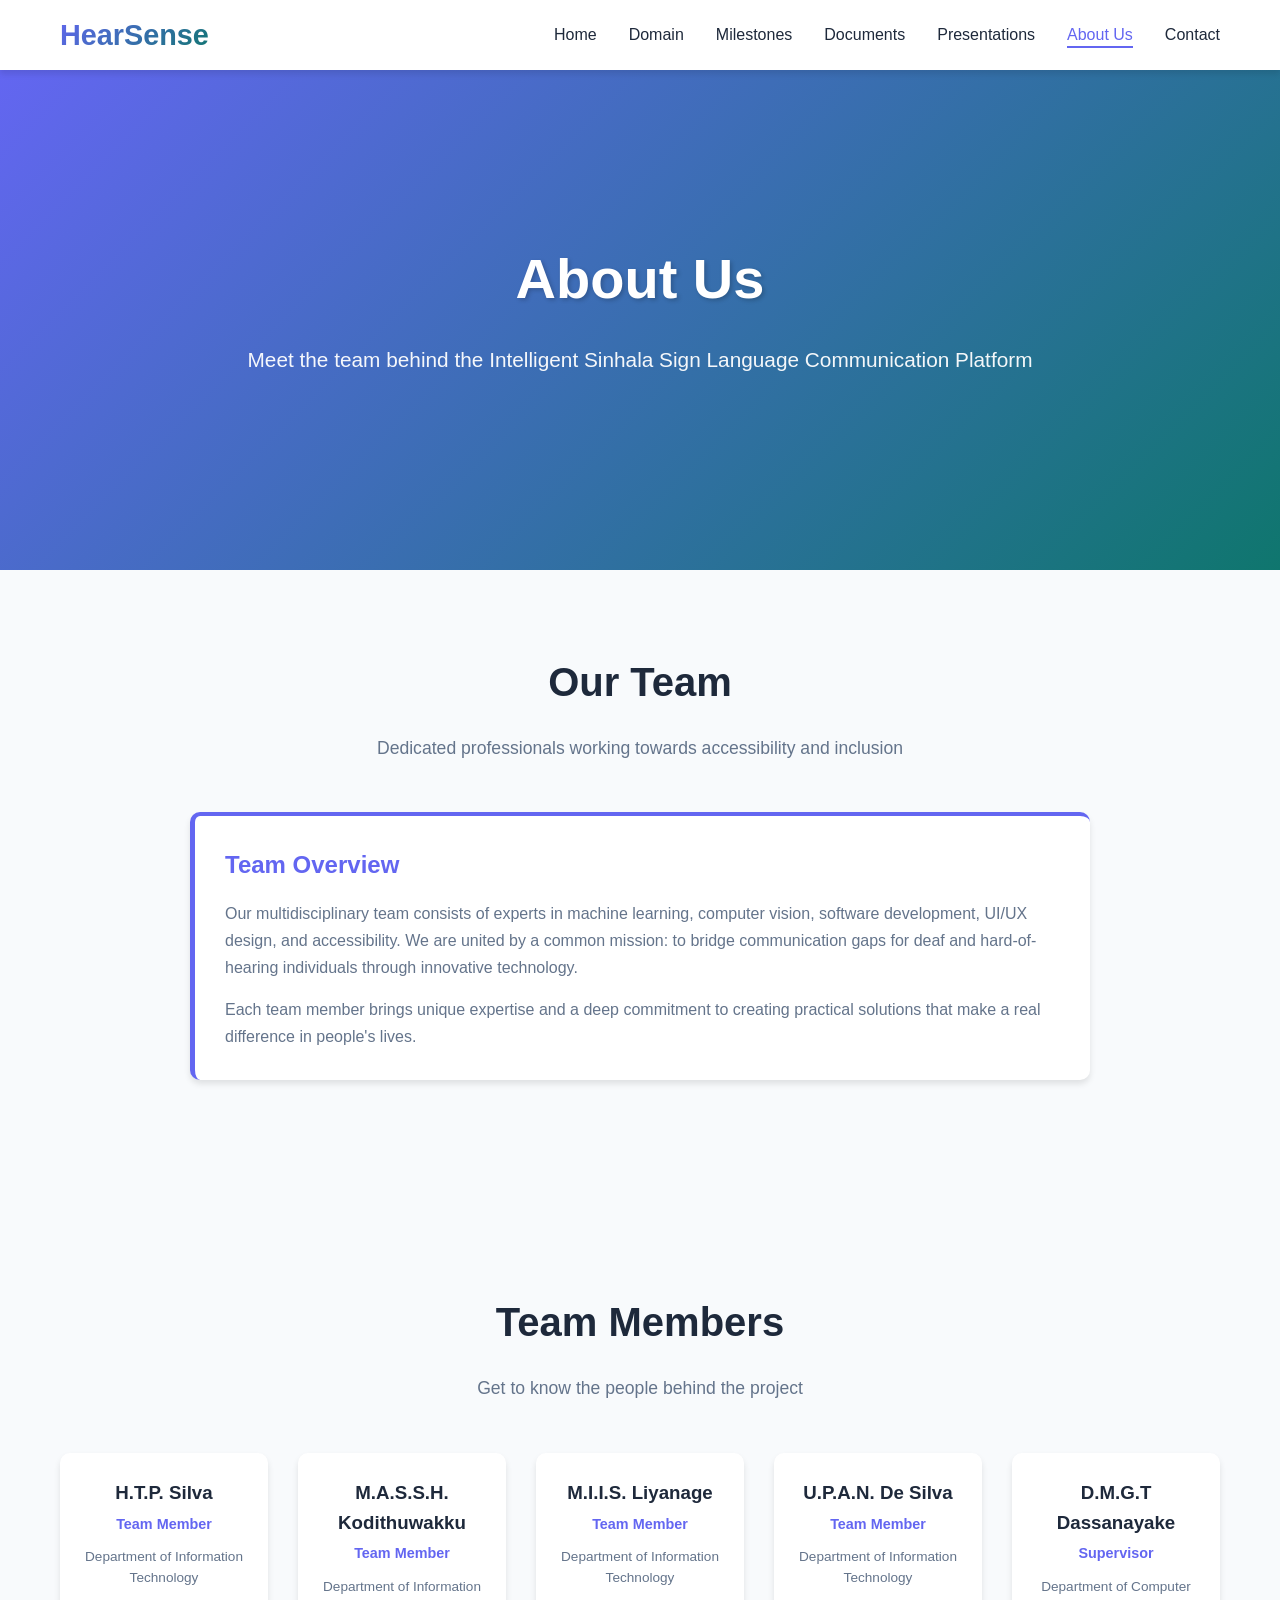
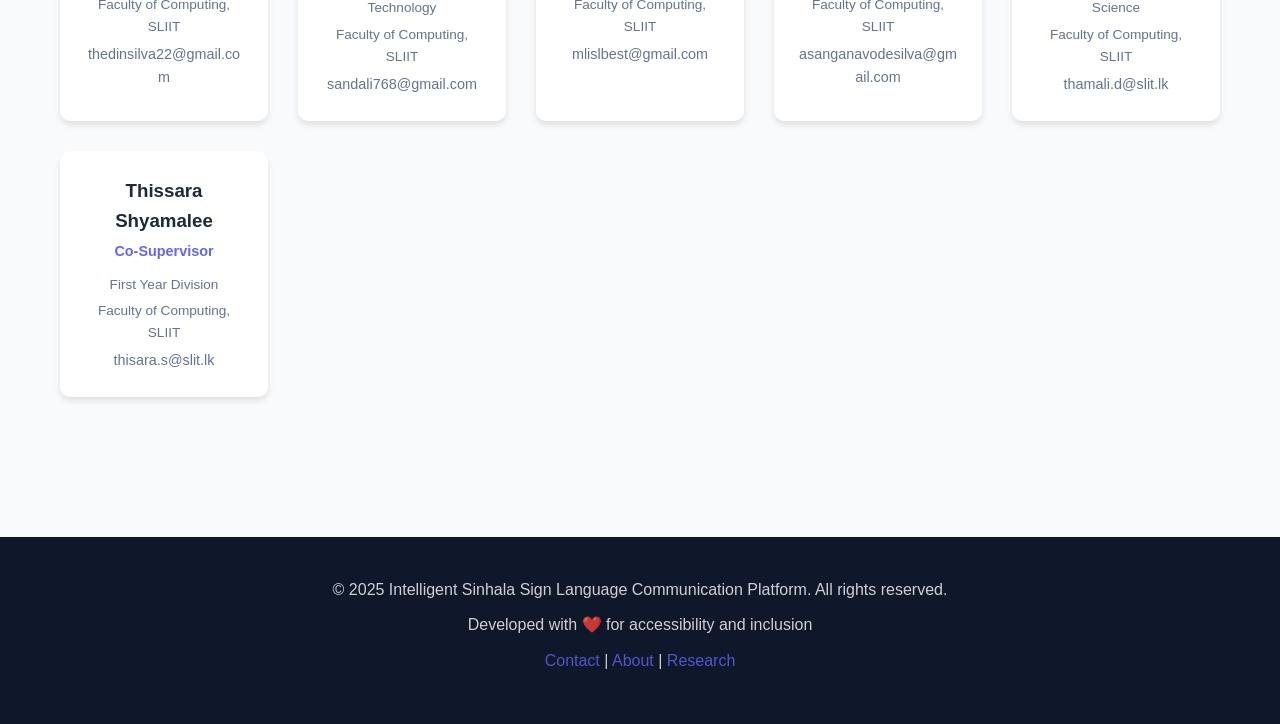
==== about.html @ 6fa2524b "Add responsive project website for Intelligent Sinhala Sign Language Communication Platform with all" ====
<!DOCTYPE html>
<html lang="en">
<head>
    <meta charset="UTF-8">
    <meta name="viewport" content="width=device-width, initial-scale=1.0">
    <title>About Us - Team Members</title>
    <link rel="stylesheet" href="css/styles.css">
</head>
<body>
    <!-- Navigation -->
    <nav>
        <div class="navbar">
            <a href="index.html" class="logo">HearSense</a>
            <div class="menu-toggle">
                <span></span>
                <span></span>
                <span></span>
            </div>
            <ul class="nav-links">
                <li><a href="index.html">Home</a></li>
                <li><a href="domain.html">Domain</a></li>
                <li><a href="milestones.html">Milestones</a></li>
                <li><a href="documents.html">Documents</a></li>
                <li><a href="presentations.html">Presentations</a></li>
                <li><a href="about.html">About Us</a></li>
                <li><a href="contact.html">Contact</a></li>
            </ul>
        </div>
    </nav>

    <!-- Hero Section -->
    <section class="hero">
        <div class="hero-content">
            <h1>About Us</h1>
            <p>Meet the team behind the Intelligent Sinhala Sign Language Communication Platform</p>
        </div>
    </section>

    <!-- Team Introduction -->
    <section>
        <div class="container">
            <h2 class="section-title">Our Team</h2>
            <p class="section-subtitle">Dedicated professionals working towards accessibility and inclusion</p>
            
            <div class="card" style="max-width: 900px; margin: 0 auto; margin-bottom: 50px; border-left: 5px solid #6366f1;">
                <h3 style="color: #6366f1;">Team Overview</h3>
                <p>Our multidisciplinary team consists of experts in machine learning, computer vision, software development, UI/UX design, and accessibility. We are united by a common mission: to bridge communication gaps for deaf and hard-of-hearing individuals through innovative technology.</p>
                <p style="margin-top: 15px;">Each team member brings unique expertise and a deep commitment to creating practical solutions that make a real difference in people's lives.</p>
            </div>
        </div>
    </section>

    <!-- Team Members -->
    <section class="alternate">
        <div class="container">
            <h2 class="section-title">Team Members</h2>
            <p class="section-subtitle">Get to know the people behind the project</p>
            
            <div class="team-grid">
                <!-- Team Member 1 -->
                <div class="team-member">
                    <h3>H.T.P. Silva</h3>
                    <p class="role">Team Member</p>
                    <p class="department">Department of Information Technology</p>
                    <p class="department">Faculty of Computing, SLIIT</p>
                    <p class="email">thedinsilva22@gmail.com</p>
                </div>

                <!-- Team Member 2 -->
                <div class="team-member">
                    <h3>M.A.S.S.H. Kodithuwakku</h3>
                    <p class="role">Team Member</p>
                    <p class="department">Department of Information Technology</p>
                    <p class="department">Faculty of Computing, SLIIT</p>
                    <p class="email">sandali768@gmail.com</p>
                </div>

                <!-- Team Member 3 -->
                <div class="team-member">
                    <h3>M.I.I.S. Liyanage</h3>
                    <p class="role">Team Member</p>
                    <p class="department">Department of Information Technology</p>
                    <p class="department">Faculty of Computing, SLIIT</p>
                    <p class="email">mlislbest@gmail.com</p>
                </div>

                <!-- Team Member 4 -->
                <div class="team-member">
                    <h3>U.P.A.N. De Silva</h3>
                    <p class="role">Team Member</p>
                    <p class="department">Department of Information Technology</p>
                    <p class="department">Faculty of Computing, SLIIT</p>
                    <p class="email">asanganavodesilva@gmail.com</p>
                </div>

                <!-- Team Member 5 - Supervisor -->
                <div class="team-member">
                    <h3>D.M.G.T Dassanayake</h3>
                    <p class="role">Supervisor</p>
                    <p class="department">Department of Computer Science</p>
                    <p class="department">Faculty of Computing, SLIIT</p>
                    <p class="email">thamali.d@slit.lk</p>
                </div>

                <!-- Team Member 6 - Co-Supervisor -->
                <div class="team-member">
                    <h3>Thissara Shyamalee</h3>
                    <p class="role">Co-Supervisor</p>
                    <p class="department">First Year Division</p>
                    <p class="department">Faculty of Computing, SLIIT</p>
                    <p class="email">thisara.s@slit.lk</p>
                </div>
            </div>
        </div>
    </section>



    <!-- Footer -->
    <footer>
        <div class="footer-content">
            <p>&copy; 2025 Intelligent Sinhala Sign Language Communication Platform. All rights reserved.</p>
            <p>Developed with ❤️ for accessibility and inclusion</p>
            <p>
                <a href="contact.html">Contact</a> | 
                <a href="about.html">About</a> | 
                <a href="domain.html">Research</a>
            </p>
        </div>
    </footer>

    <script src="js/main.js"></script>
</body>
</html>
---- css/styles.css ----
* {
    margin: 0;
    padding: 0;
    box-sizing: border-box;
}

:root {
    --primary-color: #6366f1;
    --secondary-color: #0f766e;
    --accent-color: #f97316;
    --dark-bg: #0f172a;
    --light-bg: #f8fafc;
    --text-dark: #1e293b;
    --text-light: #64748b;
    --border-color: #e2e8f0;
    --success-color: #10b981;
    --shadow: 0 4px 6px rgba(0, 0, 0, 0.1);
    --shadow-lg: 0 10px 25px rgba(0, 0, 0, 0.15);
}

body {
    font-family: 'Segoe UI', Tahoma, Geneva, Verdana, sans-serif;
    line-height: 1.6;
    color: var(--text-dark);
    background-color: var(--light-bg);
}

/* Navigation Bar */
nav {
    background: white;
    box-shadow: var(--shadow);
    position: sticky;
    top: 0;
    z-index: 1000;
    transition: all 0.3s ease;
}

.navbar {
    max-width: 1200px;
    margin: 0 auto;
    padding: 0 20px;
    display: flex;
    justify-content: space-between;
    align-items: center;
    height: 70px;
}

.logo {
    font-size: 1.8rem;
    font-weight: 700;
    background: linear-gradient(135deg, var(--primary-color), var(--secondary-color));
    -webkit-background-clip: text;
    -webkit-text-fill-color: transparent;
    background-clip: text;
    text-decoration: none;
}

.nav-links {
    display: flex;
    list-style: none;
    gap: 2rem;
    align-items: center;
}

.nav-links a {
    text-decoration: none;
    color: var(--text-dark);
    font-weight: 500;
    transition: color 0.3s ease;
    position: relative;
}

.nav-links a:hover {
    color: var(--primary-color);
}

.nav-links a::after {
    content: '';
    position: absolute;
    bottom: -5px;
    left: 0;
    width: 0;
    height: 2px;
    background: var(--primary-color);
    transition: width 0.3s ease;
}

.nav-links a:hover::after {
    width: 100%;
}

.nav-links a.active {
    color: var(--primary-color);
}

.nav-links a.active::after {
    width: 100%;
}

/* Mobile Menu */
.menu-toggle {
    display: none;
    flex-direction: column;
    cursor: pointer;
    gap: 5px;
}

.menu-toggle span {
    width: 25px;
    height: 3px;
    background: var(--text-dark);
    border-radius: 2px;
    transition: all 0.3s ease;
}

/* Hero Section */
.hero {
    background: linear-gradient(135deg, var(--primary-color), var(--secondary-color));
    color: white;
    padding: 100px 20px;
    text-align: center;
    min-height: 500px;
    display: flex;
    align-items: center;
    justify-content: center;
}

.hero-content {
    max-width: 800px;
    animation: fadeInUp 0.8s ease;
}

.hero h1 {
    font-size: 3.5rem;
    margin-bottom: 20px;
    font-weight: 800;
    text-shadow: 2px 2px 4px rgba(0, 0, 0, 0.2);
}

.hero p {
    font-size: 1.3rem;
    margin-bottom: 30px;
    opacity: 0.95;
}

.btn {
    display: inline-block;
    padding: 12px 30px;
    background: var(--accent-color);
    color: white;
    text-decoration: none;
    border: none;
    border-radius: 50px;
    cursor: pointer;
    font-size: 1rem;
    font-weight: 600;
    transition: all 0.3s ease;
    text-align: center;
    margin: 10px;
}

.btn:hover {
    transform: translateY(-2px);
    box-shadow: 0 6px 20px rgba(249, 115, 22, 0.4);
}

.btn-primary {
    background: var(--primary-color);
}

.btn-primary:hover {
    background: #4f46e5;
}

.btn-secondary {
    background: transparent;
    border: 2px solid white;
}

.btn-secondary:hover {
    background: white;
    color: var(--primary-color);
}

/* Container */
.container {
    max-width: 1200px;
    margin: 0 auto;
    padding: 0 20px;
}

/* Sections */
section {
    padding: 80px 20px;
}

section.alternate {
    background: var(--light-bg);
}

.section-title {
    text-align: center;
    font-size: 2.5rem;
    margin-bottom: 20px;
    color: var(--text-dark);
    font-weight: 800;
}

.section-subtitle {
    text-align: center;
    color: var(--text-light);
    font-size: 1.1rem;
    margin-bottom: 50px;
}

/* Cards */
.cards-grid {
    display: grid;
    grid-template-columns: repeat(auto-fit, minmax(280px, 1fr));
    gap: 30px;
    margin-top: 40px;
}

.card {
    background: white;
    border-radius: 10px;
    padding: 30px;
    box-shadow: var(--shadow);
    transition: all 0.3s ease;
    border-top: 4px solid var(--primary-color);
}

.card:hover {
    transform: translateY(-5px);
    box-shadow: var(--shadow-lg);
}

.card h3 {
    color: var(--primary-color);
    margin-bottom: 15px;
    font-size: 1.5rem;
}

.card p {
    color: var(--text-light);
    line-height: 1.7;
}

.card ul {
    list-style: none;
    margin-top: 15px;
}

.card ul li {
    padding: 8px 0;
    color: var(--text-light);
}

.card ul li:before {
    content: "✓ ";
    color: var(--success-color);
    font-weight: bold;
    margin-right: 8px;
}

/* Timeline */
.timeline {
    position: relative;
    padding: 20px 0;
}

.timeline-item {
    margin-bottom: 40px;
    padding-left: 50px;
    position: relative;
}

.timeline-item:before {
    content: '';
    position: absolute;
    left: 0;
    top: 0;
    width: 30px;
    height: 30px;
    background: var(--primary-color);
    border-radius: 50%;
    border: 3px solid white;
    box-shadow: 0 0 0 3px var(--primary-color);
}

.timeline-item:last-child:after {
    content: none;
}

.timeline-item.completed:before {
    background: var(--success-color);
    box-shadow: 0 0 0 3px var(--success-color);
}

.timeline-item h4 {
    color: var(--text-dark);
    font-size: 1.2rem;
    margin-bottom: 5px;
}

.timeline-item .date {
    color: var(--text-light);
    font-size: 0.9rem;
    margin-bottom: 8px;
}

.timeline-item p {
    color: var(--text-light);
}

/* Dropdown */
.dropdown {
    position: relative;
    display: inline-block;
    width: 100%;
}

.dropdown-btn {
    background-color: var(--primary-color);
    color: white;
    padding: 15px 20px;
    font-size: 1rem;
    border: none;
    cursor: pointer;
    width: 100%;
    border-radius: 5px;
    transition: background-color 0.3s ease;
    display: flex;
    justify-content: space-between;
    align-items: center;
}

.dropdown-btn:hover {
    background-color: #4f46e5;
}

.dropdown-content {
    display: none;
    position: absolute;
    background-color: white;
    min-width: 100%;
    box-shadow: var(--shadow-lg);
    z-index: 1;
    border-radius: 5px;
    margin-top: 10px;
    overflow: hidden;
}

.dropdown-content.show {
    display: block;
    animation: slideDown 0.3s ease;
}

.dropdown-content a {
    color: var(--text-dark);
    padding: 15px 20px;
    text-decoration: none;
    display: block;
    transition: all 0.3s ease;
}

.dropdown-content a:hover {
    background-color: var(--light-bg);
    padding-left: 30px;
}

/* Forms */
.form-group {
    margin-bottom: 20px;
}

.form-group label {
    display: block;
    margin-bottom: 8px;
    color: var(--text-dark);
    font-weight: 600;
}

.form-group input,
.form-group textarea {
    width: 100%;
    padding: 12px 15px;
    border: 1px solid var(--border-color);
    border-radius: 5px;
    font-family: inherit;
    font-size: 1rem;
    transition: border-color 0.3s ease;
}

.form-group input:focus,
.form-group textarea:focus {
    outline: none;
    border-color: var(--primary-color);
    box-shadow: 0 0 0 3px rgba(99, 102, 241, 0.1);
}

.form-group textarea {
    resize: vertical;
    min-height: 150px;
}

/* Contact Info */
.contact-info {
    display: grid;
    grid-template-columns: repeat(auto-fit, minmax(250px, 1fr));
    gap: 30px;
    margin-bottom: 40px;
}

.contact-item {
    background: white;
    padding: 25px;
    border-radius: 10px;
    box-shadow: var(--shadow);
    text-align: center;
}

.contact-item h3 {
    color: var(--primary-color);
    margin-bottom: 10px;
}

.contact-item p {
    color: var(--text-light);
}

.contact-item a {
    color: var(--primary-color);
    text-decoration: none;
    font-weight: 600;
}

/* Team Members */
.team-grid {
    display: grid;
    grid-template-columns: repeat(auto-fit, minmax(200px, 1fr));
    gap: 30px;
    margin-top: 40px;
}

.team-member {
    text-align: center;
    background: white;
    padding: 25px;
    border-radius: 10px;
    box-shadow: var(--shadow);
    transition: all 0.3s ease;
}

.team-member:hover {
    transform: translateY(-5px);
    box-shadow: var(--shadow-lg);
}

.team-member-avatar {
    width: 120px;
    height: 120px;
    background: linear-gradient(135deg, var(--primary-color), var(--secondary-color));
    border-radius: 50%;
    margin: 0 auto 15px;
    display: flex;
    align-items: center;
    justify-content: center;
    font-size: 3rem;
    color: white;
    overflow: hidden;
}

.team-member-avatar img {
    width: 100%;
    height: 100%;
    object-fit: cover;
    border-radius: 50%;
}

.team-member h3 {
    color: var(--text-dark);
    margin-bottom: 5px;
}

.team-member .role {
    color: var(--primary-color);
    font-size: 0.9rem;
    font-weight: 600;
    margin-bottom: 10px;
}

.team-member .department {
    color: var(--text-light);
    font-size: 0.85rem;
    margin-bottom: 5px;
}

.team-member .email {
    color: var(--text-light);
    font-size: 0.9rem;
    word-break: break-all;
}

/* Footer */
footer {
    background: var(--dark-bg);
    color: white;
    padding: 40px 20px;
    text-align: center;
    margin-top: 60px;
}

.footer-content {
    max-width: 1200px;
    margin: 0 auto;
}

footer p {
    margin-bottom: 10px;
    opacity: 0.8;
}

footer a {
    color: var(--primary-color);
    text-decoration: none;
}

footer a:hover {
    text-decoration: underline;
}

/* Document/Presentation List */
.file-list {
    list-style: none;
}

.file-item {
    background: white;
    padding: 20px;
    margin-bottom: 15px;
    border-radius: 8px;
    box-shadow: var(--shadow);
    display: flex;
    justify-content: space-between;
    align-items: center;
    transition: all 0.3s ease;
}

.file-item:hover {
    transform: translateX(5px);
    box-shadow: var(--shadow-lg);
}

.file-info h4 {
    margin-bottom: 5px;
    color: var(--text-dark);
}

.file-info p {
    color: var(--text-light);
    font-size: 0.9rem;
}

.file-actions {
    display: flex;
    gap: 10px;
}

.file-actions a,
.file-actions button {
    padding: 8px 15px;
    border-radius: 5px;
    text-decoration: none;
    font-size: 0.9rem;
    border: none;
    cursor: pointer;
    transition: all 0.3s ease;
}

.btn-download {
    background: var(--success-color);
    color: white;
}

.btn-download:hover {
    background: #059669;
}

.btn-view {
    background: var(--primary-color);
    color: white;
}

.btn-view:hover {
    background: #4f46e5;
}

/* Animations */
@keyframes fadeInUp {
    from {
        opacity: 0;
        transform: translateY(30px);
    }
    to {
        opacity: 1;
        transform: translateY(0);
    }
}

@keyframes slideDown {
    from {
        opacity: 0;
        transform: translateY(-10px);
    }
    to {
        opacity: 1;
        transform: translateY(0);
    }
}

@keyframes pulse {
    0%, 100% {
        opacity: 1;
    }
    50% {
        opacity: 0.7;
    }
}

.pulse {
    animation: pulse 2s infinite;
}

/* Responsive Design */
@media (max-width: 768px) {
    .nav-links {
        gap: 1rem;
    }

    .nav-links a {
        font-size: 0.9rem;
    }

    .hero h1 {
        font-size: 2rem;
    }

    .hero p {
        font-size: 1rem;
    }

    .section-title {
        font-size: 2rem;
    }

    .cards-grid {
        grid-template-columns: 1fr;
    }

    section {
        padding: 50px 20px;
    }

    .file-item {
        flex-direction: column;
        align-items: flex-start;
    }

    .file-actions {
        width: 100%;
        margin-top: 15px;
    }

    .file-actions a,
    .file-actions button {
        flex: 1;
        text-align: center;
    }

    .team-grid {
        grid-template-columns: repeat(auto-fit, minmax(150px, 1fr));
    }
}

@media (max-width: 600px) {
    .nav-links {
        gap: 0.5rem;
    }

    .nav-links a {
        font-size: 0.8rem;
    }

    .menu-toggle {
        display: flex;
    }

    .nav-links {
        display: none;
        position: absolute;
        top: 70px;
        left: 0;
        right: 0;
        background: white;
        flex-direction: column;
        gap: 0;
        box-shadow: var(--shadow-lg);
        border-radius: 0 0 10px 10px;
    }

    .nav-links.mobile-active {
        display: flex;
    }

    .nav-links a {
        padding: 15px 20px;
        border-bottom: 1px solid var(--border-color);
    }

    .hero h1 {
        font-size: 1.5rem;
    }

    .hero p {
        font-size: 0.9rem;
    }

    .btn {
        padding: 10px 20px;
        font-size: 0.9rem;
    }

    .section-title {
        font-size: 1.5rem;
    }

    .timeline-item {
        padding-left: 40px;
    }

    .dropdown-content {
        min-width: 200px;
    }
}
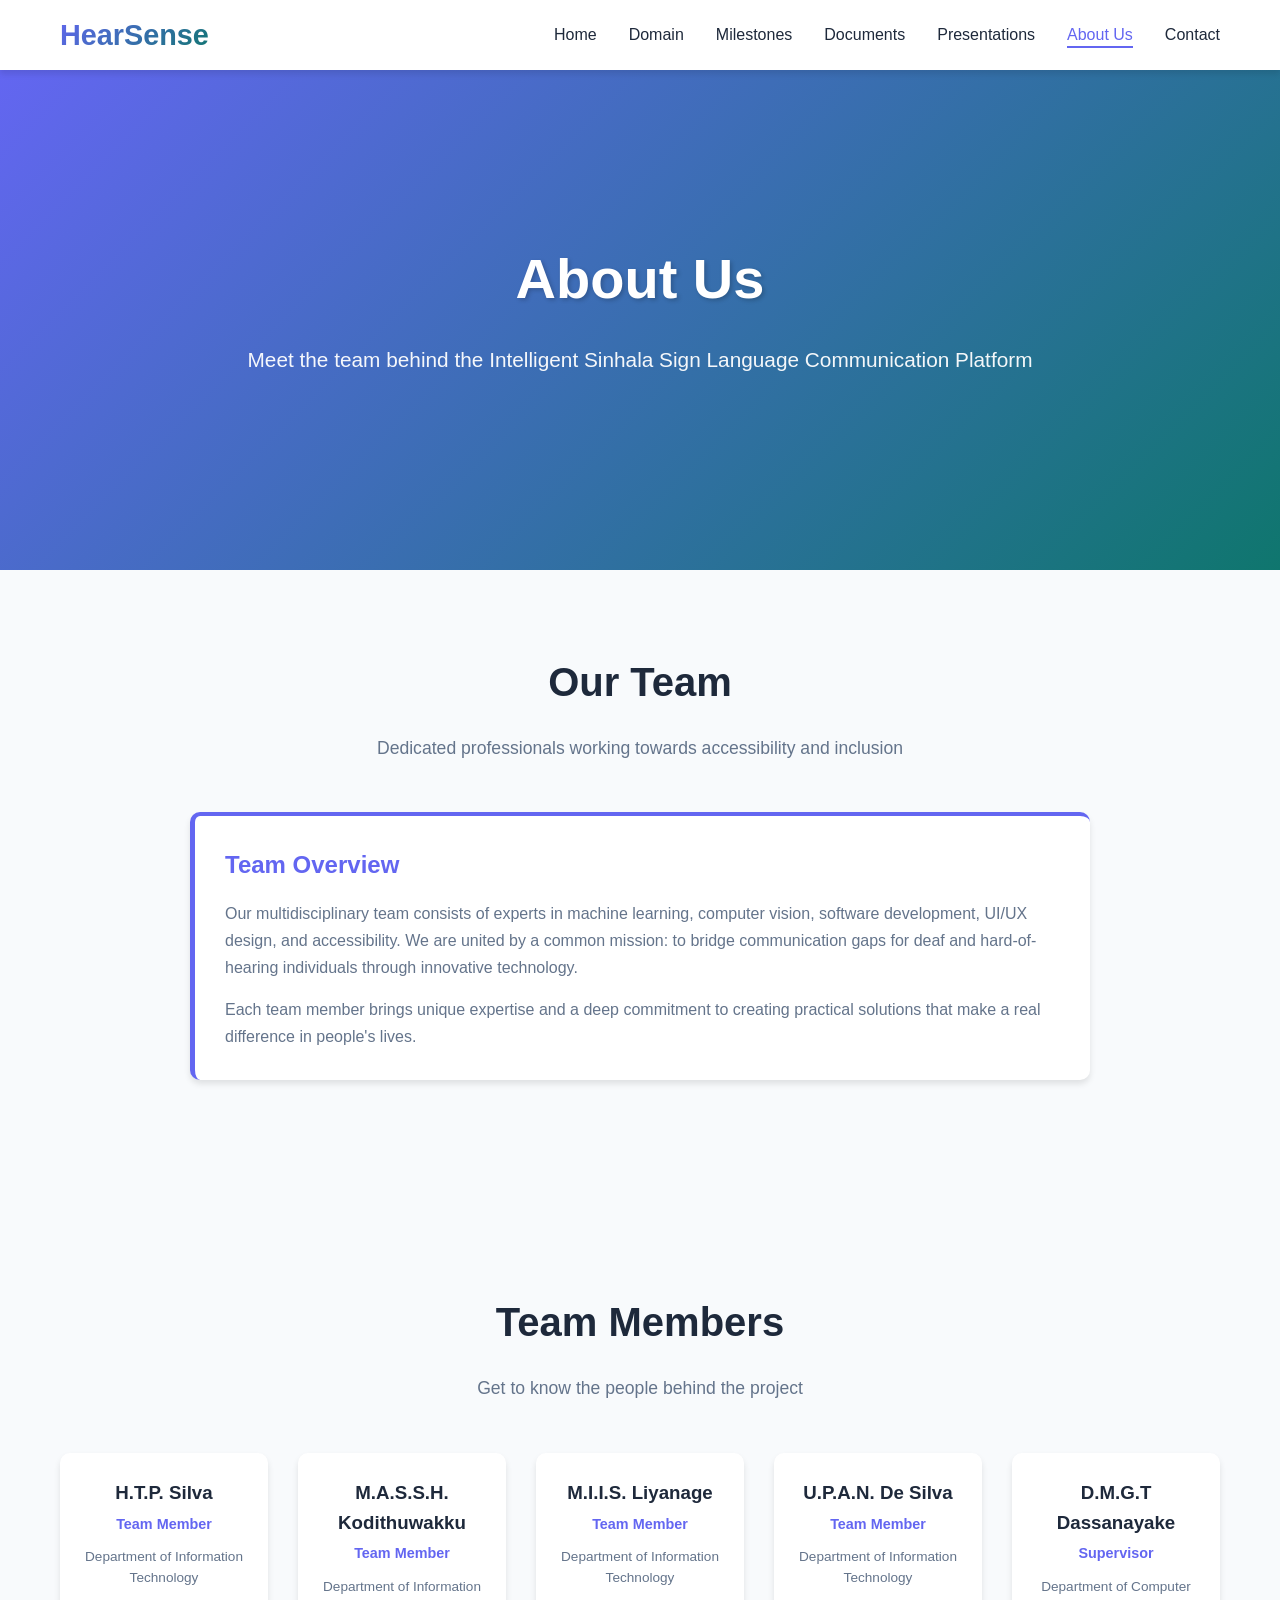
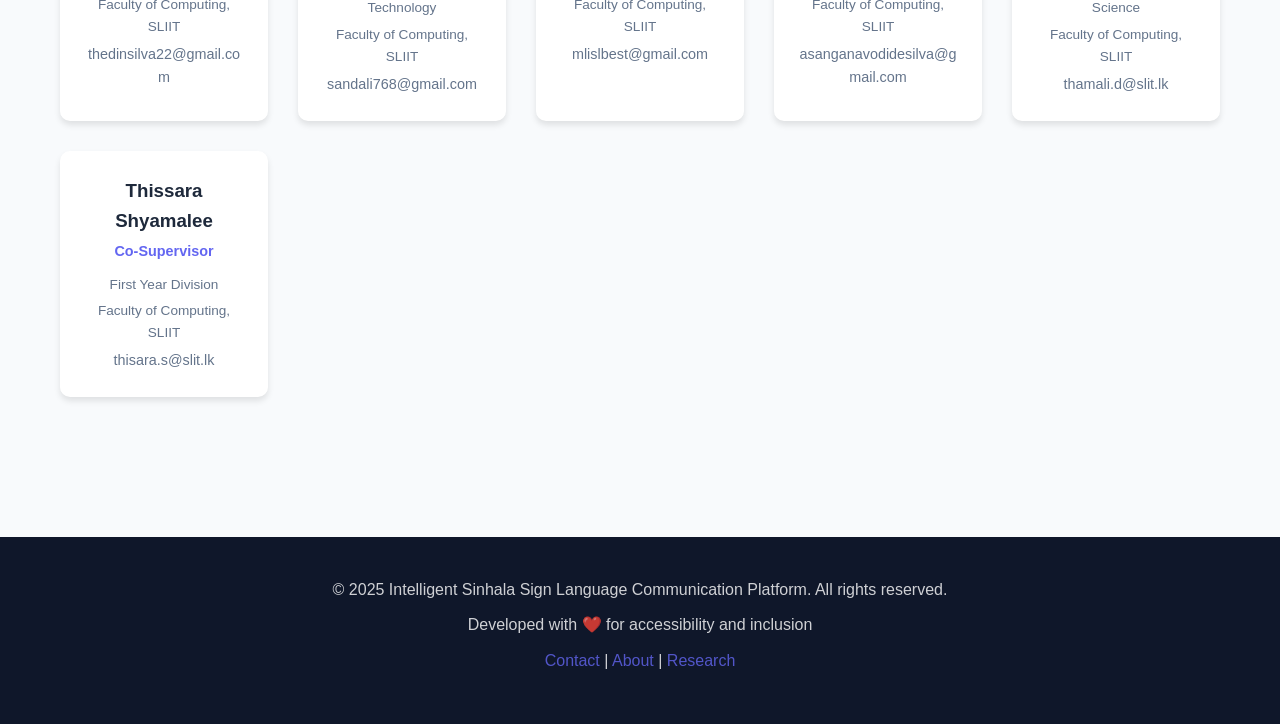
==== commit e5ef8785: "Add final reports; update project text and contact" ====
--- a/about.html
+++ b/about.html
@@ -90,7 +90,7 @@
                     <p class="role">Team Member</p>
                     <p class="department">Department of Information Technology</p>
                     <p class="department">Faculty of Computing, SLIIT</p>
-                    <p class="email">asanganavodesilva@gmail.com</p>
+                    <p class="email">asanganavodidesilva@gmail.com</p>
                 </div>
 
                 <!-- Team Member 5 - Supervisor -->
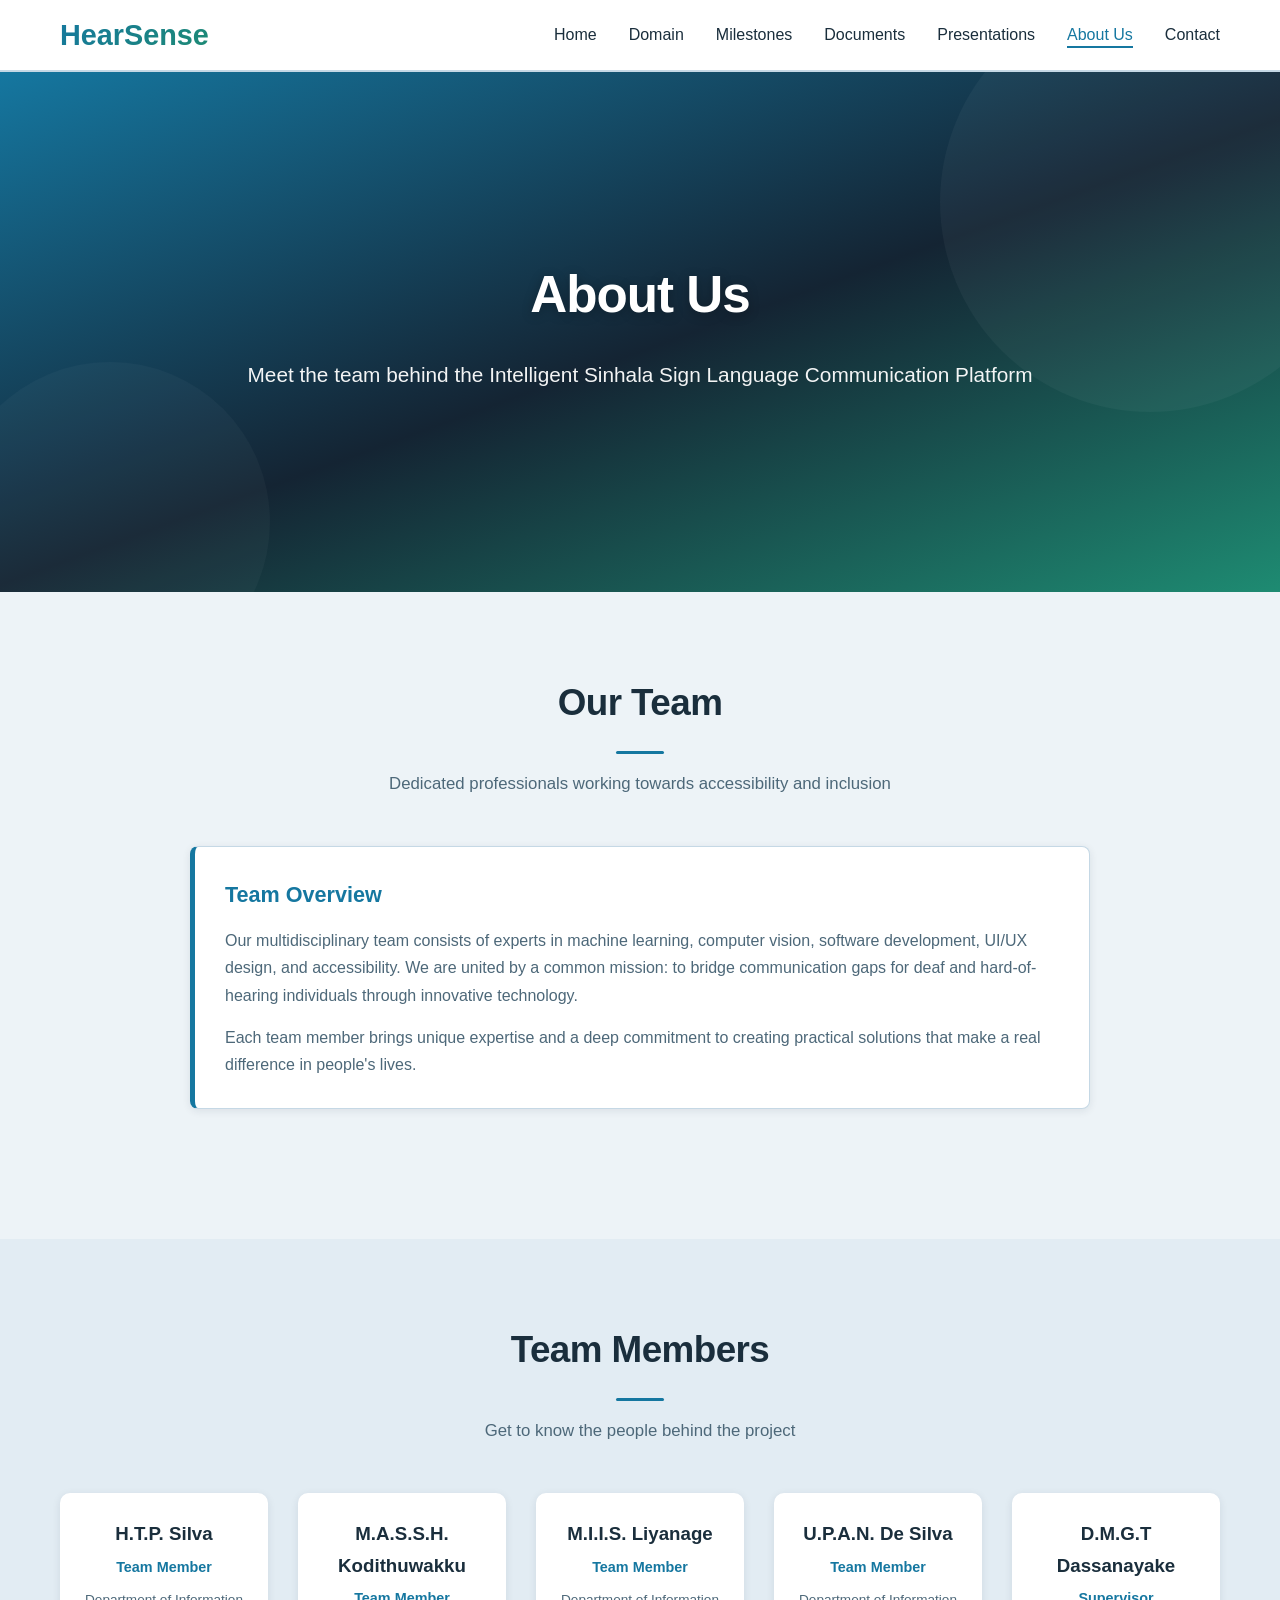
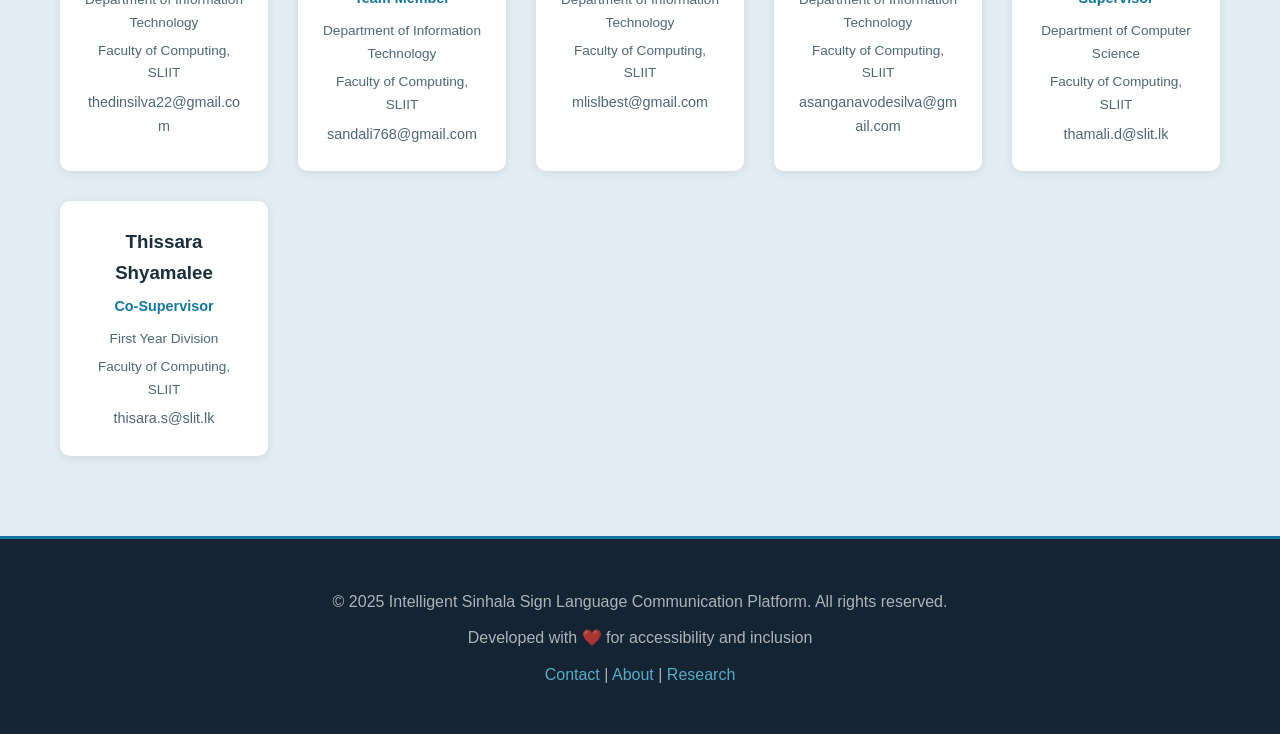
==== commit 9d31a208: "update website" ====
--- a/about.html
+++ b/about.html
@@ -42,8 +42,8 @@
             <h2 class="section-title">Our Team</h2>
             <p class="section-subtitle">Dedicated professionals working towards accessibility and inclusion</p>
             
-            <div class="card" style="max-width: 900px; margin: 0 auto; margin-bottom: 50px; border-left: 5px solid #6366f1;">
-                <h3 style="color: #6366f1;">Team Overview</h3>
+            <div class="card" style="max-width: 900px; margin: 0 auto; margin-bottom: 50px; border-left: 5px solid #1577a0;">
+                <h3 style="color: #1577a0;">Team Overview</h3>
                 <p>Our multidisciplinary team consists of experts in machine learning, computer vision, software development, UI/UX design, and accessibility. We are united by a common mission: to bridge communication gaps for deaf and hard-of-hearing individuals through innovative technology.</p>
                 <p style="margin-top: 15px;">Each team member brings unique expertise and a deep commitment to creating practical solutions that make a real difference in people's lives.</p>
             </div>
@@ -90,7 +90,7 @@
                     <p class="role">Team Member</p>
                     <p class="department">Department of Information Technology</p>
                     <p class="department">Faculty of Computing, SLIIT</p>
-                    <p class="email">asanganavodidesilva@gmail.com</p>
+                    <p class="email">asanganavodesilva@gmail.com</p>
                 </div>
 
                 <!-- Team Member 5 - Supervisor -->
--- a/css/styles.css
+++ b/css/styles.css
@@ -5,22 +5,22 @@
 }
 
 :root {
-    --primary-color: #6366f1;
-    --secondary-color: #0f766e;
-    --accent-color: #f97316;
-    --dark-bg: #0f172a;
-    --light-bg: #f8fafc;
-    --text-dark: #1e293b;
-    --text-light: #64748b;
-    --border-color: #e2e8f0;
-    --success-color: #10b981;
-    --shadow: 0 4px 6px rgba(0, 0, 0, 0.1);
-    --shadow-lg: 0 10px 25px rgba(0, 0, 0, 0.15);
+    --primary-color: #1577a0;
+    --secondary-color: #1e8b72;
+    --accent-color: #d9692a;
+    --dark-bg: #142433;
+    --light-bg: #edf3f7;
+    --text-dark: #1a2e3c;
+    --text-light: #4d6879;
+    --border-color: #c5d8e5;
+    --success-color: #1b9e6a;
+    --shadow: 0 2px 8px rgba(20, 36, 51, 0.09);
+    --shadow-lg: 0 8px 28px rgba(20, 36, 51, 0.16);
 }
 
 body {
-    font-family: 'Segoe UI', Tahoma, Geneva, Verdana, sans-serif;
-    line-height: 1.6;
+    font-family: 'Segoe UI', 'Helvetica Neue', Arial, sans-serif;
+    line-height: 1.68;
     color: var(--text-dark);
     background-color: var(--light-bg);
 }
@@ -28,7 +28,8 @@
 /* Navigation Bar */
 nav {
     background: white;
-    box-shadow: var(--shadow);
+    box-shadow: none;
+    border-bottom: 2px solid var(--border-color);
     position: sticky;
     top: 0;
     z-index: 1000;
@@ -115,14 +116,40 @@
 
 /* Hero Section */
 .hero {
-    background: linear-gradient(135deg, var(--primary-color), var(--secondary-color));
-    color: white;
-    padding: 100px 20px;
+    background: linear-gradient(160deg, #1577a0 0%, #142433 52%, #1e8b72 100%);
+    color: white;
+    padding: 110px 20px 100px;
     text-align: center;
-    min-height: 500px;
+    min-height: 520px;
     display: flex;
     align-items: center;
     justify-content: center;
+    position: relative;
+    overflow: hidden;
+}
+
+.hero::before {
+    content: '';
+    position: absolute;
+    top: -80px;
+    right: -80px;
+    width: 420px;
+    height: 420px;
+    border-radius: 50%;
+    background: rgba(255, 255, 255, 0.04);
+    pointer-events: none;
+}
+
+.hero::after {
+    content: '';
+    position: absolute;
+    bottom: -90px;
+    left: -50px;
+    width: 320px;
+    height: 320px;
+    border-radius: 50%;
+    background: rgba(255, 255, 255, 0.03);
+    pointer-events: none;
 }
 
 .hero-content {
@@ -131,10 +158,11 @@
 }
 
 .hero h1 {
-    font-size: 3.5rem;
+    font-size: 3.2rem;
     margin-bottom: 20px;
-    font-weight: 800;
-    text-shadow: 2px 2px 4px rgba(0, 0, 0, 0.2);
+    font-weight: 700;
+    letter-spacing: -0.02em;
+    text-shadow: 0 2px 12px rgba(0, 0, 0, 0.28);
 }
 
 .hero p {
@@ -150,18 +178,20 @@
     color: white;
     text-decoration: none;
     border: none;
-    border-radius: 50px;
+    border-radius: 6px;
     cursor: pointer;
     font-size: 1rem;
     font-weight: 600;
-    transition: all 0.3s ease;
+    letter-spacing: 0.02em;
+    transition: all 0.25s ease;
     text-align: center;
-    margin: 10px;
+    margin: 8px;
 }
 
 .btn:hover {
     transform: translateY(-2px);
-    box-shadow: 0 6px 20px rgba(249, 115, 22, 0.4);
+    box-shadow: 0 6px 18px rgba(217, 105, 42, 0.38);
+    filter: brightness(1.08);
 }
 
 .btn-primary {
@@ -169,17 +199,22 @@
 }
 
 .btn-primary:hover {
-    background: #4f46e5;
+    background: #116288;
+    box-shadow: 0 6px 18px rgba(21, 119, 160, 0.38);
+    filter: none;
 }
 
 .btn-secondary {
     background: transparent;
-    border: 2px solid white;
+    border: 2px solid rgba(255, 255, 255, 0.8);
+    color: white;
 }
 
 .btn-secondary:hover {
-    background: white;
-    color: var(--primary-color);
+    background: rgba(255, 255, 255, 0.18);
+    color: white;
+    box-shadow: none;
+    filter: none;
 }
 
 /* Container */
@@ -195,22 +230,38 @@
 }
 
 section.alternate {
-    background: var(--light-bg);
+    background: #e2ecf3;
 }
 
 .section-title {
     text-align: center;
-    font-size: 2.5rem;
-    margin-bottom: 20px;
-    color: var(--text-dark);
-    font-weight: 800;
+    font-size: 2.3rem;
+    margin-bottom: 16px;
+    color: var(--text-dark);
+    font-weight: 700;
+    letter-spacing: -0.015em;
+    position: relative;
+    padding-bottom: 20px;
+}
+
+.section-title::after {
+    content: '';
+    position: absolute;
+    bottom: 0;
+    left: 50%;
+    transform: translateX(-50%);
+    width: 48px;
+    height: 3px;
+    background: var(--primary-color);
+    border-radius: 2px;
 }
 
 .section-subtitle {
     text-align: center;
     color: var(--text-light);
-    font-size: 1.1rem;
-    margin-bottom: 50px;
+    font-size: 1.05rem;
+    margin-bottom: 48px;
+    margin-top: 6px;
 }
 
 /* Cards */
@@ -223,22 +274,25 @@
 
 .card {
     background: white;
-    border-radius: 10px;
+    border-radius: 8px;
     padding: 30px;
     box-shadow: var(--shadow);
     transition: all 0.3s ease;
-    border-top: 4px solid var(--primary-color);
+    border: 1px solid var(--border-color);
+    border-left: 4px solid var(--primary-color);
 }
 
 .card:hover {
-    transform: translateY(-5px);
+    transform: translateY(-4px);
     box-shadow: var(--shadow-lg);
+    border-left-color: var(--accent-color);
 }
 
 .card h3 {
     color: var(--primary-color);
-    margin-bottom: 15px;
-    font-size: 1.5rem;
+    margin-bottom: 14px;
+    font-size: 1.35rem;
+    font-weight: 700;
 }
 
 .card p {
@@ -336,7 +390,7 @@
 }
 
 .dropdown-btn:hover {
-    background-color: #4f46e5;
+    background-color: #116288;
 }
 
 .dropdown-content {
@@ -396,7 +450,7 @@
 .form-group textarea:focus {
     outline: none;
     border-color: var(--primary-color);
-    box-shadow: 0 0 0 3px rgba(99, 102, 241, 0.1);
+    box-shadow: 0 0 0 3px rgba(21, 119, 160, 0.12);
 }
 
 .form-group textarea {
@@ -505,10 +559,11 @@
 /* Footer */
 footer {
     background: var(--dark-bg);
-    color: white;
-    padding: 40px 20px;
+    color: rgba(255, 255, 255, 0.82);
+    padding: 50px 20px 35px;
     text-align: center;
-    margin-top: 60px;
+    margin-top: 0;
+    border-top: 3px solid var(--primary-color);
 }
 
 .footer-content {
@@ -522,11 +577,12 @@
 }
 
 footer a {
-    color: var(--primary-color);
+    color: #6bcde8;
     text-decoration: none;
 }
 
 footer a:hover {
+    color: #9fe0f2;
     text-decoration: underline;
 }
 
@@ -593,7 +649,7 @@
 }
 
 .btn-view:hover {
-    background: #4f46e5;
+    background: #116288;
 }
 
 /* Animations */
@@ -743,3 +799,572 @@
         min-width: 200px;
     }
 }
+
+/* ============================================================
+   COMPONENT DETAIL PAGES
+   ============================================================ */
+
+/* View More Button (on index cards) */
+.btn-view-more {
+    display: inline-block;
+    margin-top: 18px;
+    padding: 9px 22px;
+    background: var(--primary-color);
+    color: white;
+    text-decoration: none;
+    border-radius: 6px;
+    font-size: 0.9rem;
+    font-weight: 600;
+    letter-spacing: 0.01em;
+    transition: all 0.25s ease;
+}
+
+.btn-view-more:hover {
+    background: #116288;
+    transform: translateY(-2px);
+    box-shadow: 0 6px 16px rgba(21, 119, 160, 0.35);
+}
+
+/* Component Hero Variations */
+.component-hero {
+    color: white;
+    padding: 90px 20px;
+    text-align: center;
+    min-height: 420px;
+    display: flex;
+    align-items: center;
+    justify-content: center;
+}
+
+.component-hero-01 {
+    background: linear-gradient(160deg, #1577a0 0%, #142433 52%, #1e8b72 100%);
+}
+
+.component-hero-02 {
+    background: linear-gradient(160deg, #1e8b72 0%, #142433 52%, #1577a0 100%);
+}
+
+.component-hero-03 {
+    background: linear-gradient(160deg, #142433 0%, #1577a0 60%, #1b7a5f 100%);
+}
+
+.component-hero-04 {
+    background: linear-gradient(160deg, #d9692a 0%, #142433 52%, #1577a0 100%);
+}
+
+/* Component Badge */
+.component-badge {
+    display: inline-block;
+    background: rgba(255, 255, 255, 0.25);
+    color: white;
+    font-size: 0.85rem;
+    font-weight: 700;
+    letter-spacing: 0.1em;
+    text-transform: uppercase;
+    padding: 6px 18px;
+    border-radius: 50px;
+    margin-bottom: 20px;
+    border: 1px solid rgba(255, 255, 255, 0.4);
+}
+
+/* Component Intro Card */
+.component-intro-card {
+    background: white;
+    border-left: 5px solid var(--primary-color);
+    border-radius: 10px;
+    padding: 35px 40px;
+    box-shadow: var(--shadow);
+    max-width: 900px;
+    margin: 0 auto;
+    line-height: 1.85;
+    color: var(--text-dark);
+}
+
+.component-intro-card p + p {
+    margin-top: 15px;
+}
+
+/* Problem / Solution Cards */
+.problem-card {
+    border-top-color: #ef4444;
+}
+
+.problem-card h3 {
+    color: #ef4444;
+}
+
+.problem-list li,
+.solution-list li {
+    padding: 7px 0;
+    color: var(--text-light);
+    border-bottom: 1px dashed var(--border-color);
+}
+
+.problem-list li:last-child,
+.solution-list li:last-child {
+    border-bottom: none;
+}
+
+.problem-list li::before {
+    content: "✗ ";
+    color: #ef4444;
+    font-weight: bold;
+    margin-right: 6px;
+}
+
+.solution-list li::before {
+    content: "✓ ";
+    color: var(--success-color);
+    font-weight: bold;
+    margin-right: 6px;
+}
+
+.solution-card {
+    border-top-color: var(--success-color);
+}
+
+.solution-card h3 {
+    color: var(--success-color);
+}
+
+/* How It Works Step Grid */
+.how-it-works-grid {
+    display: grid;
+    grid-template-columns: repeat(auto-fit, minmax(260px, 1fr));
+    gap: 25px;
+    margin-top: 40px;
+}
+
+.step-card {
+    background: white;
+    border-radius: 8px;
+    padding: 28px 25px;
+    box-shadow: var(--shadow);
+    transition: all 0.3s ease;
+    border: 1px solid var(--border-color);
+    border-left: 4px solid var(--primary-color);
+    position: relative;
+}
+
+.step-card:hover {
+    transform: translateY(-4px);
+    box-shadow: var(--shadow-lg);
+}
+
+.step-number {
+    width: 42px;
+    height: 42px;
+    background: var(--primary-color);
+    color: white;
+    border-radius: 50%;
+    display: flex;
+    align-items: center;
+    justify-content: center;
+    font-size: 1.2rem;
+    font-weight: 800;
+    margin-bottom: 14px;
+}
+
+.step-card h4 {
+    color: var(--text-dark);
+    font-size: 1.05rem;
+    margin-bottom: 8px;
+}
+
+.step-card p {
+    color: var(--text-light);
+    font-size: 0.95rem;
+    line-height: 1.65;
+}
+
+/* AI Cards */
+.ai-card {
+    text-align: center;
+}
+
+.ai-icon {
+    font-size: 2.5rem;
+    margin-bottom: 12px;
+}
+
+.ai-subtitle {
+    color: var(--text-light);
+    font-size: 0.85rem;
+    font-weight: 600;
+    text-transform: uppercase;
+    letter-spacing: 0.06em;
+    margin-bottom: 10px;
+}
+
+/* Result Banner */
+.result-banner {
+    background: linear-gradient(135deg, #6366f1, #7c3aed);
+    color: white;
+    border-radius: 10px;
+    padding: 20px 30px;
+    margin-top: 30px;
+    text-align: center;
+    font-size: 1.05rem;
+    line-height: 1.6;
+}
+
+/* Stat Highlight */
+.stat-highlight {
+    font-size: 3rem;
+    font-weight: 800;
+    color: var(--primary-color);
+    line-height: 1;
+    margin: 12px 0;
+}
+
+/* Audience Grid */
+.audience-grid {
+    display: grid;
+    grid-template-columns: repeat(auto-fit, minmax(260px, 1fr));
+    gap: 20px;
+    margin-top: 30px;
+}
+
+.audience-item {
+    background: white;
+    border-radius: 8px;
+    padding: 18px 22px;
+    box-shadow: var(--shadow);
+    font-size: 1rem;
+    color: var(--text-dark);
+    font-weight: 500;
+    border-left: 4px solid var(--primary-color);
+    transition: all 0.3s ease;
+}
+
+.audience-item:hover {
+    transform: translateX(4px);
+    box-shadow: var(--shadow-lg);
+}
+
+/* Purpose Badges */
+.purpose-badges {
+    display: flex;
+    flex-wrap: wrap;
+    gap: 12px;
+    justify-content: center;
+    margin: 10px 0;
+}
+
+.purpose-badge {
+    background: rgba(255, 255, 255, 0.2);
+    color: white;
+    border: 1px solid rgba(255, 255, 255, 0.4);
+    border-radius: 50px;
+    padding: 8px 20px;
+    font-size: 0.9rem;
+    font-weight: 500;
+}
+
+/* Sound Items */
+.sound-items {
+    display: flex;
+    flex-wrap: wrap;
+    gap: 10px;
+    margin-top: 15px;
+}
+
+.sound-item {
+    background: var(--light-bg);
+    border: 1px solid var(--border-color);
+    border-radius: 6px;
+    padding: 7px 14px;
+    font-size: 0.9rem;
+    color: var(--text-dark);
+    font-weight: 500;
+}
+
+/* Scenario Box */
+.scenario-box {
+    background: white;
+    border-radius: 12px;
+    padding: 30px 35px;
+    margin-top: 40px;
+    box-shadow: var(--shadow-lg);
+    border-left: 5px solid #ef4444;
+}
+
+.scenario-box h3 {
+    color: var(--text-dark);
+    margin-bottom: 12px;
+    font-size: 1.2rem;
+}
+
+.scenario-box p {
+    color: var(--text-light);
+    line-height: 1.7;
+    margin-bottom: 12px;
+}
+
+.scenario-alert {
+    background: #fee2e2;
+    border: 2px solid #ef4444;
+    border-radius: 8px;
+    padding: 16px 22px;
+    display: flex;
+    align-items: center;
+    gap: 18px;
+    margin: 15px 0;
+}
+
+.scenario-icon {
+    font-size: 2.5rem;
+}
+
+.priority-tag {
+    display: inline-block;
+    padding: 3px 12px;
+    border-radius: 50px;
+    font-size: 0.8rem;
+    font-weight: 700;
+    margin-top: 4px;
+    text-transform: uppercase;
+    letter-spacing: 0.05em;
+}
+
+.priority-tag.high {
+    background: #ef4444;
+    color: white;
+}
+
+/* Priority Cards */
+.priority-grid {
+    display: grid;
+    grid-template-columns: repeat(auto-fit, minmax(280px, 1fr));
+    gap: 30px;
+    margin-top: 40px;
+}
+
+.priority-header {
+    margin-bottom: 12px;
+}
+
+.priority-label {
+    display: inline-block;
+    padding: 5px 14px;
+    border-radius: 50px;
+    font-size: 0.8rem;
+    font-weight: 700;
+    text-transform: uppercase;
+    letter-spacing: 0.08em;
+}
+
+.priority-label.emergency {
+    background: #ef4444;
+    color: white;
+}
+
+.priority-label.warning {
+    background: #f59e0b;
+    color: white;
+}
+
+.priority-label.silent {
+    background: var(--text-light);
+    color: white;
+}
+
+.priority-emergency {
+    border-top-color: #ef4444;
+}
+
+.priority-warning {
+    border-top-color: #f59e0b;
+}
+
+.priority-silent {
+    border-top-color: var(--text-light);
+}
+
+.priority-effects {
+    margin-top: 18px;
+    padding-top: 14px;
+    border-top: 1px solid var(--border-color);
+}
+
+.priority-effects p {
+    color: var(--text-dark);
+    font-size: 0.9rem;
+    margin-bottom: 8px;
+}
+
+.priority-effects ul li {
+    font-size: 0.9rem;
+}
+
+/* Three Signal Grid (Component 03) */
+.three-signal-grid {
+    display: grid;
+    grid-template-columns: repeat(auto-fit, minmax(200px, 1fr));
+    gap: 25px;
+    margin-top: 35px;
+}
+
+.signal-card {
+    background: white;
+    border-radius: 8px;
+    padding: 28px 22px;
+    text-align: center;
+    box-shadow: var(--shadow);
+    border: 1px solid var(--border-color);
+    border-left: 4px solid var(--primary-color);
+    transition: all 0.3s ease;
+}
+
+.signal-card:hover {
+    transform: translateY(-4px);
+    box-shadow: var(--shadow-lg);
+}
+
+.signal-icon {
+    font-size: 2.8rem;
+    margin-bottom: 12px;
+}
+
+.signal-card h4 {
+    color: var(--text-dark);
+    font-size: 1.05rem;
+    margin-bottom: 8px;
+}
+
+.signal-card p {
+    color: var(--text-light);
+    font-size: 0.9rem;
+}
+
+/* Benefit Grid (Component 03) */
+.benefit-grid {
+    display: grid;
+    grid-template-columns: repeat(auto-fit, minmax(260px, 1fr));
+    gap: 25px;
+    margin-top: 40px;
+}
+
+.benefit-card {
+    text-align: center;
+}
+
+.benefit-icon {
+    font-size: 2.5rem;
+    margin-bottom: 12px;
+}
+
+/* Interface Cards (Component 04) */
+.interface-card {
+    border-top-width: 6px;
+}
+
+.child-interface {
+    border-top-color: #f97316;
+}
+
+.parent-interface {
+    border-top-color: #6366f1;
+}
+
+.interface-badge {
+    display: inline-block;
+    background: #f97316;
+    color: white;
+    font-size: 0.8rem;
+    font-weight: 700;
+    text-transform: uppercase;
+    letter-spacing: 0.07em;
+    padding: 4px 14px;
+    border-radius: 50px;
+    margin-bottom: 12px;
+}
+
+.parent-badge {
+    background: #6366f1;
+}
+
+.example-output {
+    margin-top: 15px;
+    background: #fef3c7;
+    border: 1px solid #f59e0b;
+    border-radius: 6px;
+    padding: 10px 16px;
+    font-size: 0.95rem;
+    color: #92400e;
+}
+
+/* Category Grid (Component 04) */
+.category-grid {
+    display: grid;
+    grid-template-columns: repeat(auto-fit, minmax(175px, 1fr));
+    gap: 22px;
+    margin-top: 35px;
+}
+
+.category-card {
+    background: white;
+    border-radius: 8px;
+    padding: 28px 20px;
+    text-align: center;
+    box-shadow: var(--shadow);
+    transition: all 0.3s ease;
+    border: 1px solid var(--border-color);
+    border-left: 4px solid var(--primary-color);
+}
+
+.category-card:hover {
+    transform: translateY(-5px);
+    box-shadow: var(--shadow-lg);
+}
+
+.category-icon {
+    font-size: 2.8rem;
+    margin-bottom: 10px;
+}
+
+.category-card h3 {
+    color: var(--text-dark);
+    font-size: 1.05rem;
+    margin-bottom: 8px;
+}
+
+.category-card p {
+    color: var(--text-light);
+    font-size: 0.88rem;
+    margin-bottom: 10px;
+}
+
+.category-example {
+    background: var(--light-bg);
+    border-radius: 6px;
+    padding: 6px 12px;
+    font-size: 0.85rem;
+    color: var(--primary-color);
+    font-weight: 600;
+    font-style: italic;
+}
+
+/* Responsive for component pages */
+@media (max-width: 768px) {
+    .component-intro-card {
+        padding: 24px 20px;
+    }
+
+    .how-it-works-grid {
+        grid-template-columns: 1fr;
+    }
+
+    .three-signal-grid {
+        grid-template-columns: 1fr;
+    }
+
+    .category-grid {
+        grid-template-columns: repeat(2, 1fr);
+    }
+
+    .purpose-badges {
+        flex-direction: column;
+        align-items: center;
+    }
+}
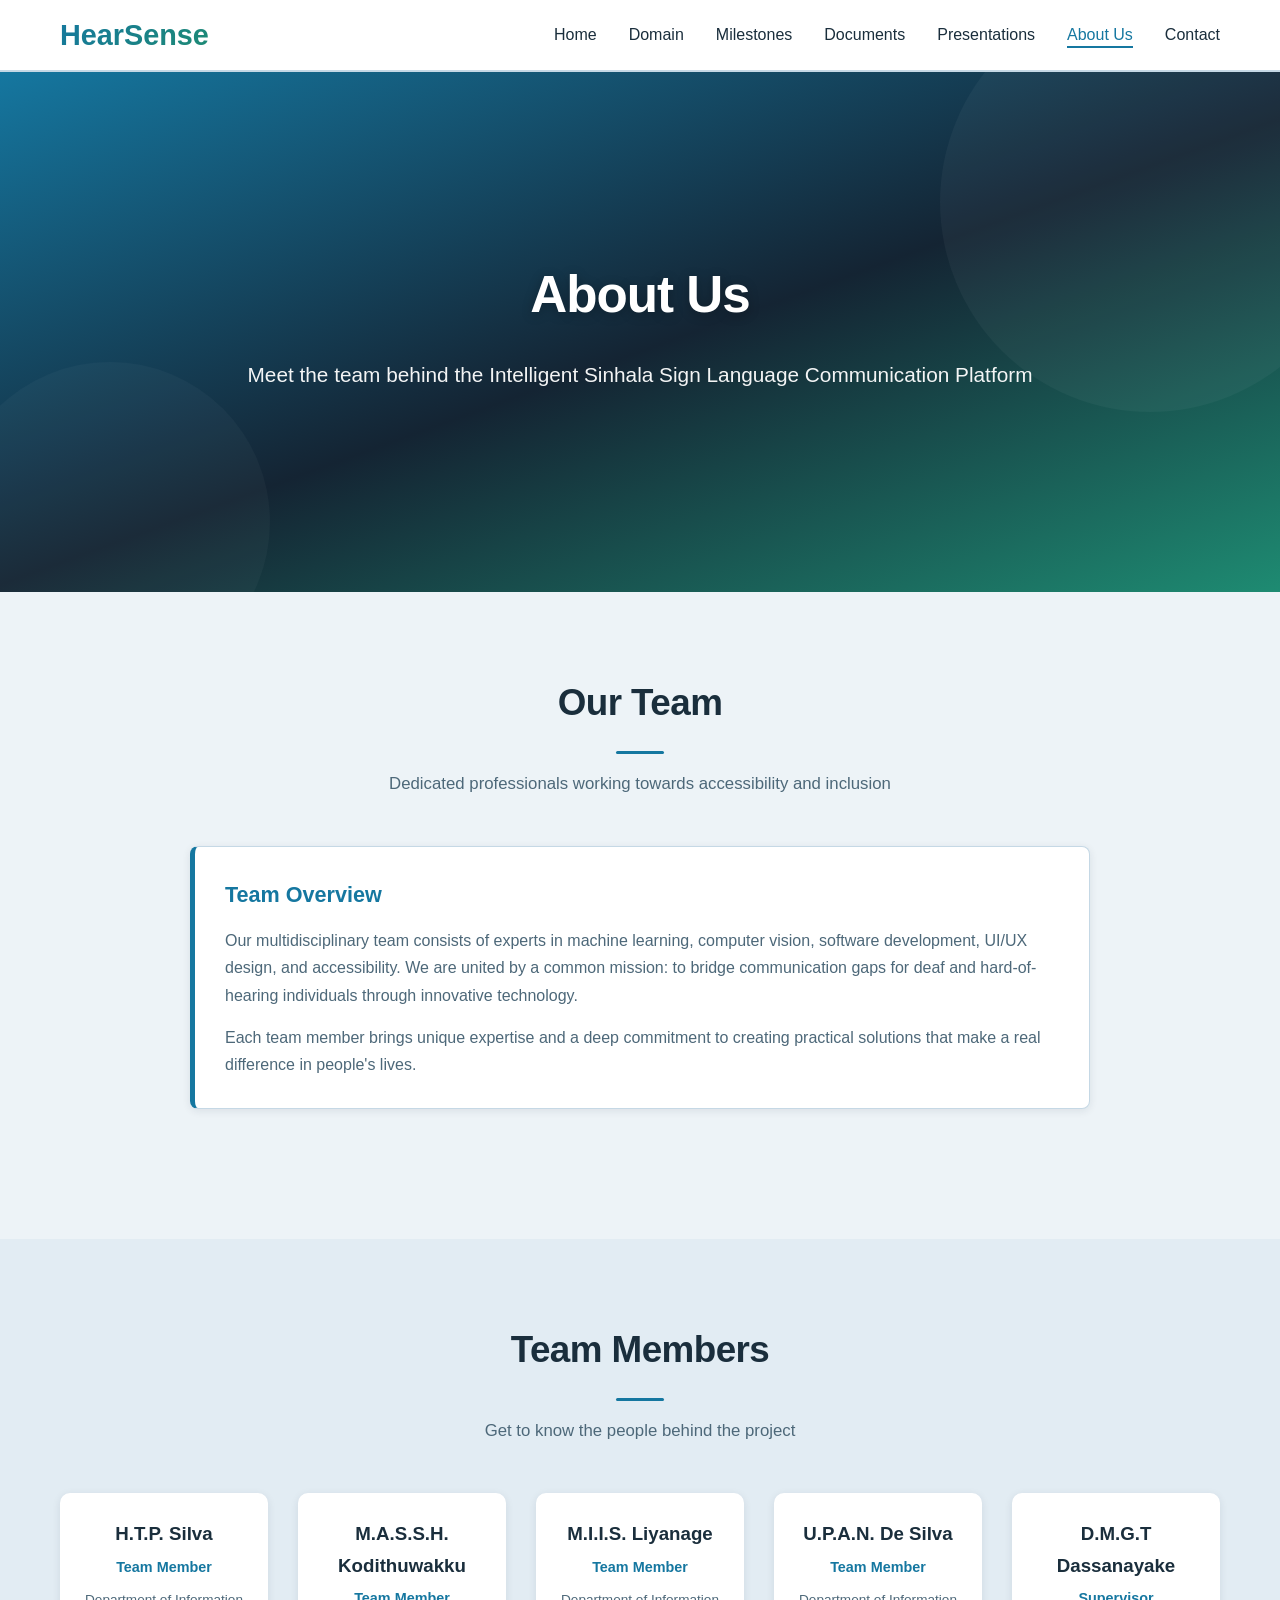
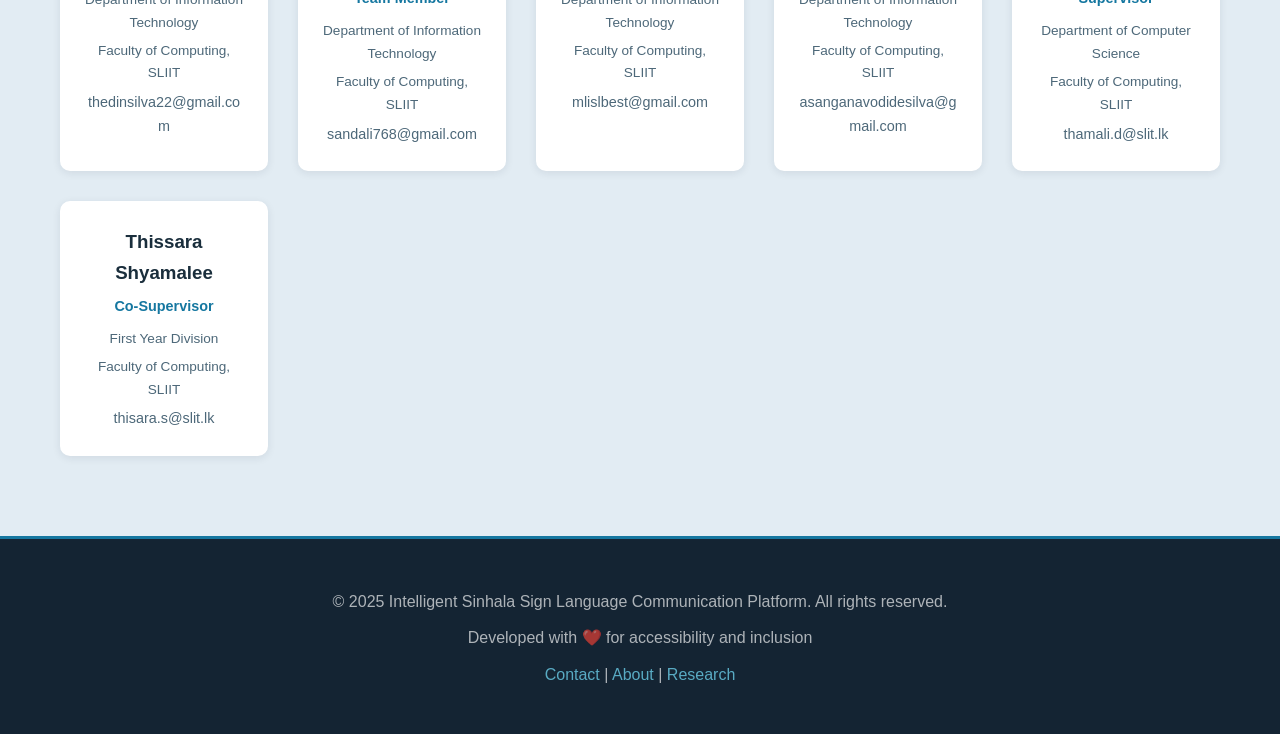
==== commit 4ed58638: "Merge branch 'main' into thedini" ====
--- a/about.html
+++ b/about.html
@@ -90,7 +90,7 @@
                     <p class="role">Team Member</p>
                     <p class="department">Department of Information Technology</p>
                     <p class="department">Faculty of Computing, SLIIT</p>
-                    <p class="email">asanganavodesilva@gmail.com</p>
+                    <p class="email">asanganavodidesilva@gmail.com</p>
                 </div>
 
                 <!-- Team Member 5 - Supervisor -->
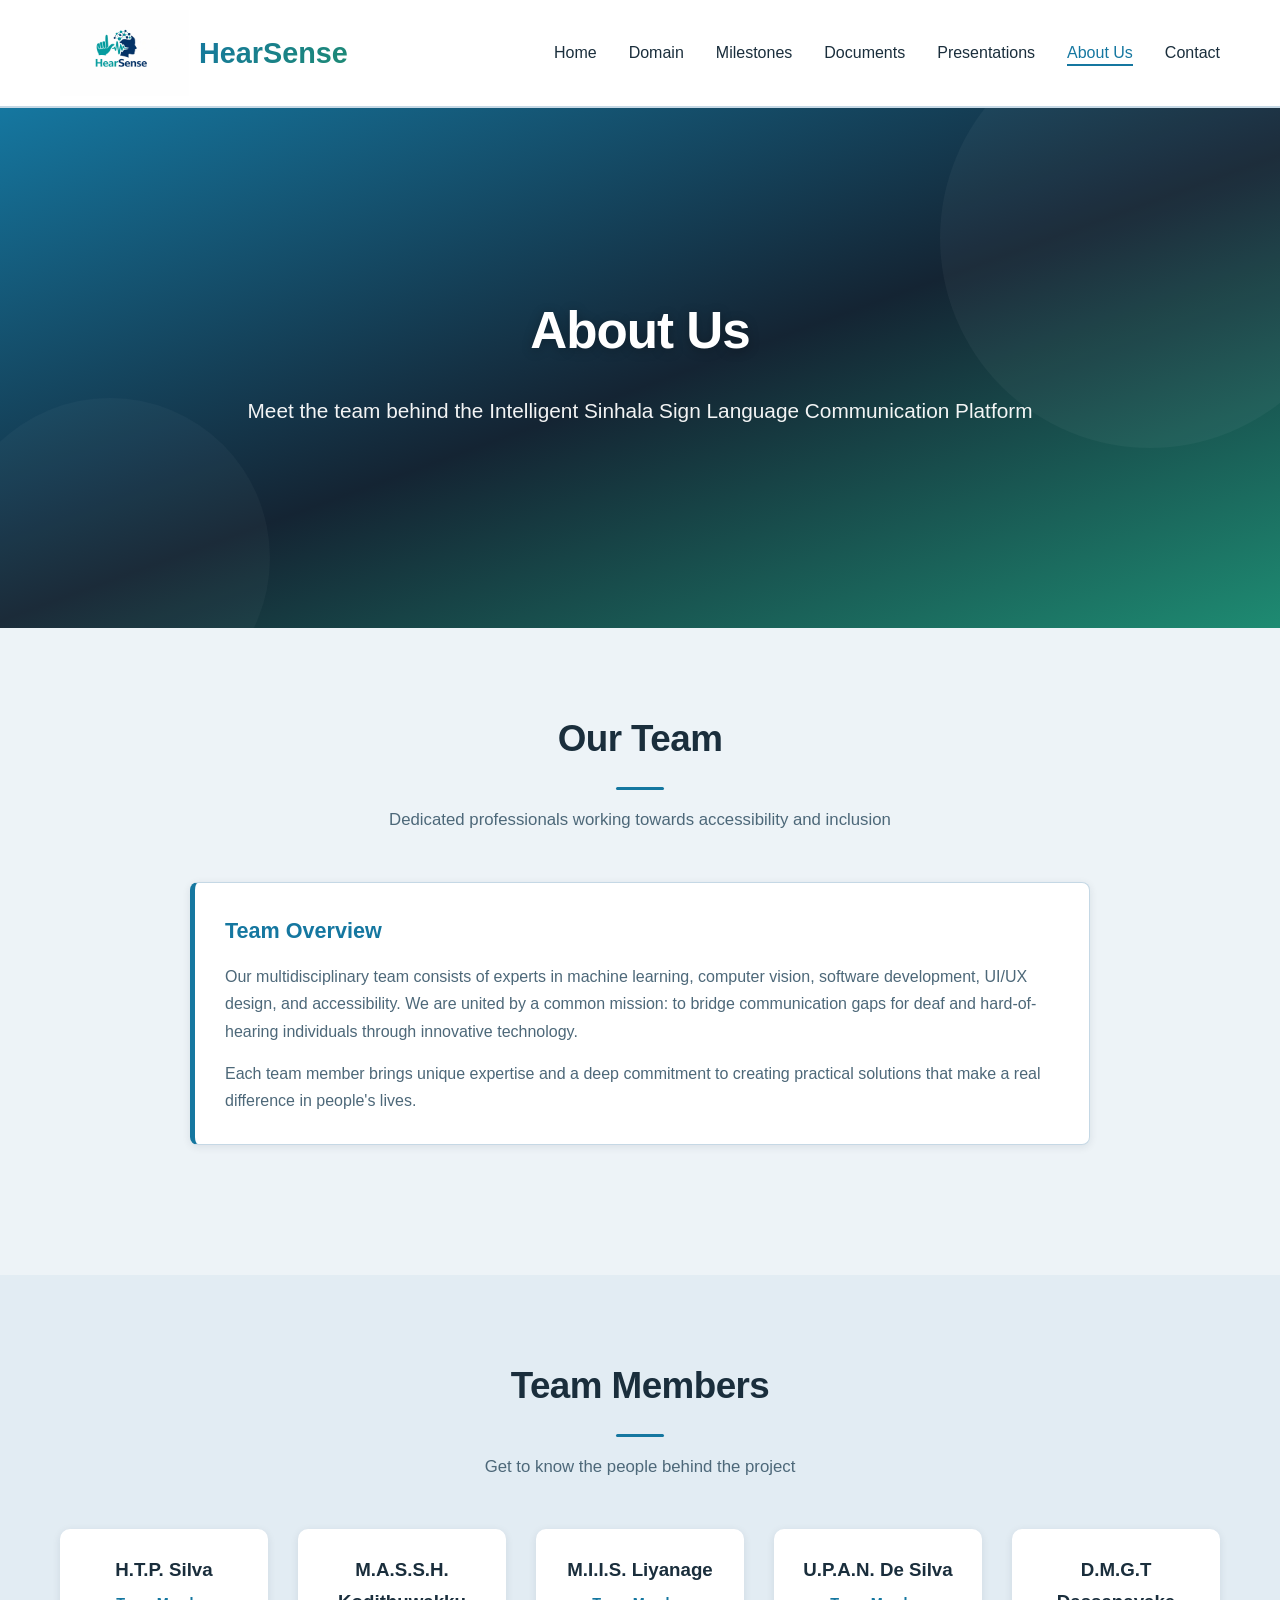
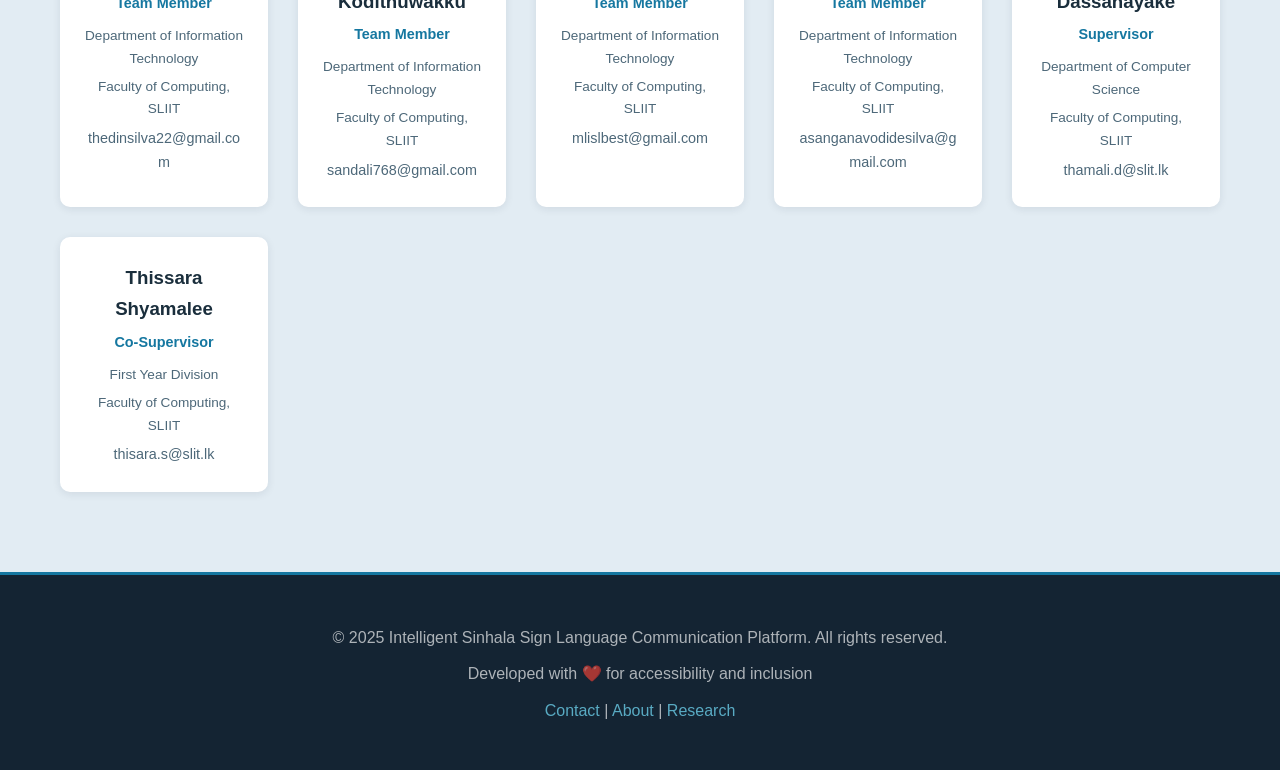
==== commit 8a661f8f: "Add logo to the header" ====
--- a/about.html
+++ b/about.html
@@ -10,7 +10,7 @@
     <!-- Navigation -->
     <nav>
         <div class="navbar">
-            <a href="index.html" class="logo">HearSense</a>
+            <a href="index.html" class="logo"><img src="images/Logo.jpeg" alt="HearSense Logo" class="logo-img"><span class="logo-text">HearSense</span></a>
             <div class="menu-toggle">
                 <span></span>
                 <span></span>
--- a/css/styles.css
+++ b/css/styles.css
@@ -43,17 +43,30 @@
     display: flex;
     justify-content: space-between;
     align-items: center;
-    height: 70px;
+    height: 106px;
 }
 
 .logo {
+    display: flex;
+    align-items: center;
+    gap: 10px;
+    text-decoration: none;
+}
+
+.logo-img {
+    height: 86px;
+    width: auto;
+    object-fit: contain;
+    display: block;
+}
+
+.logo-text {
     font-size: 1.8rem;
     font-weight: 700;
     background: linear-gradient(135deg, var(--primary-color), var(--secondary-color));
     -webkit-background-clip: text;
     -webkit-text-fill-color: transparent;
     background-clip: text;
-    text-decoration: none;
 }
 
 .nav-links {
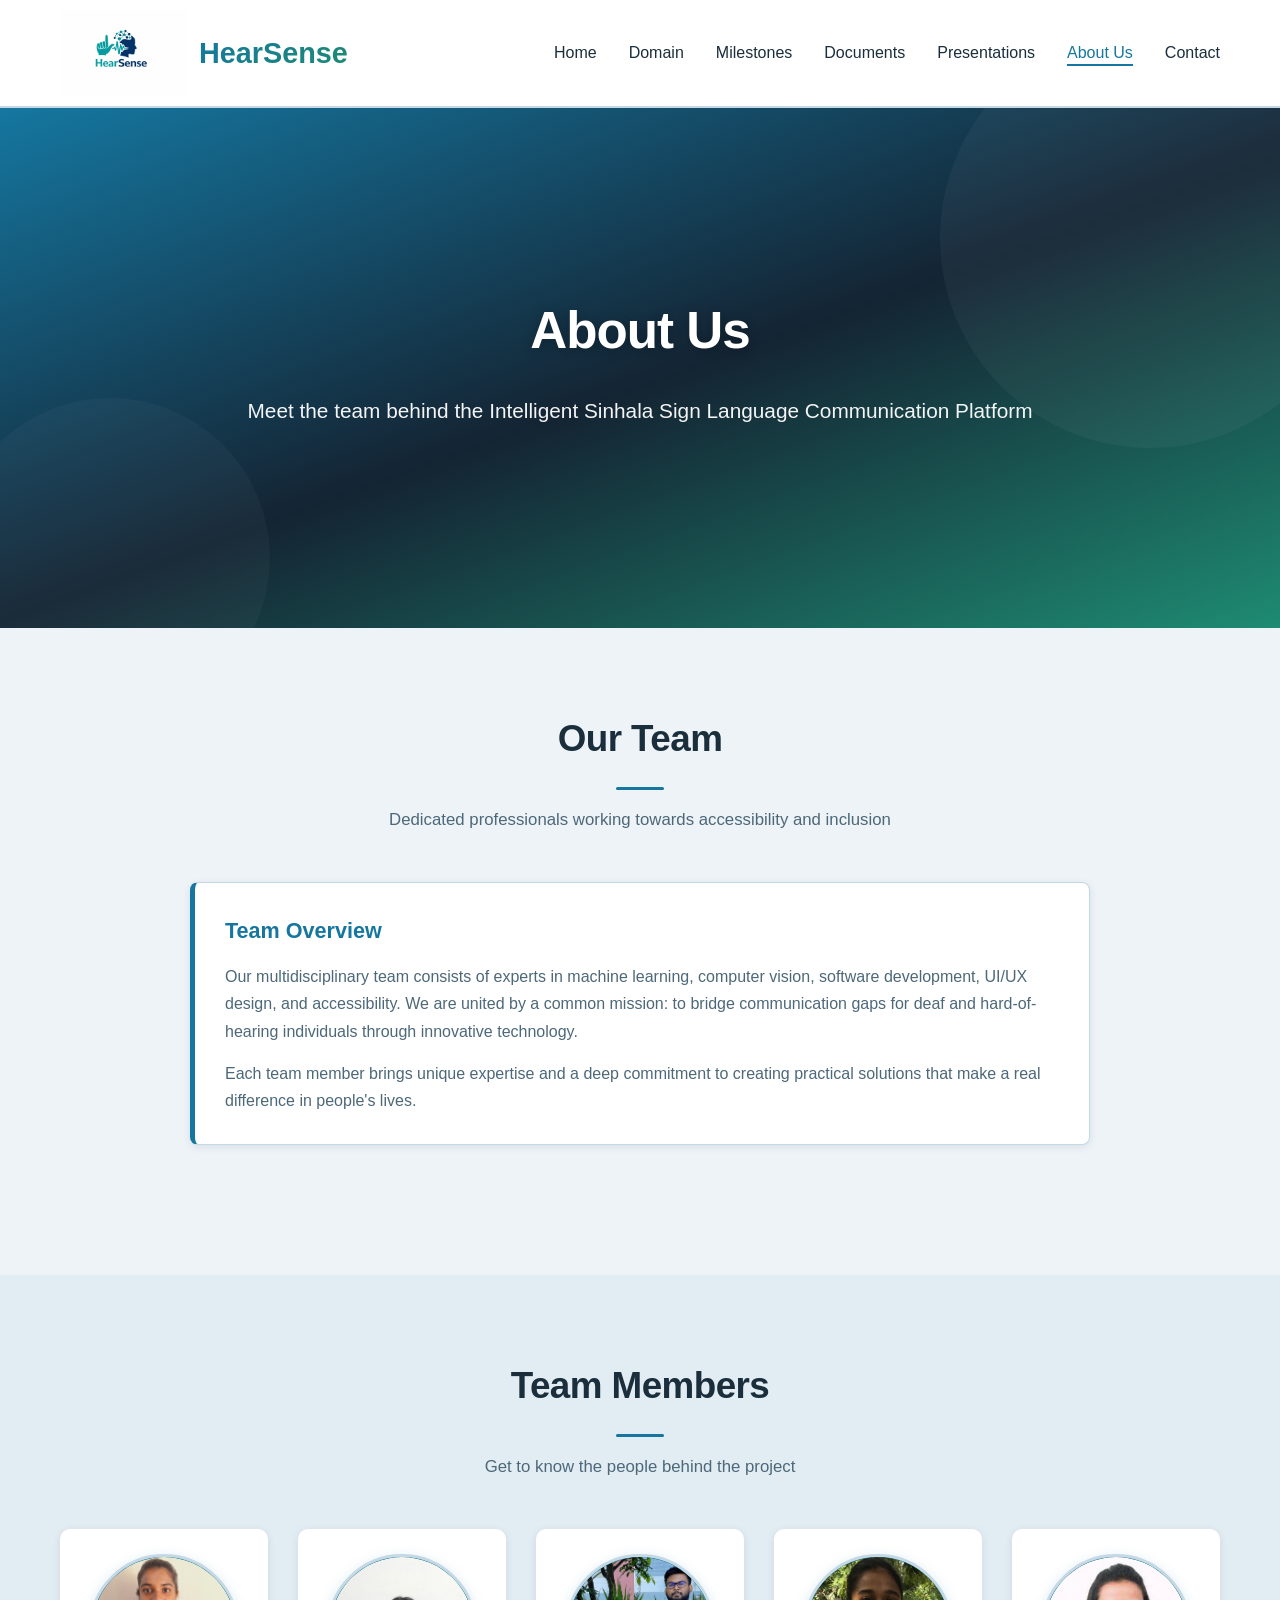
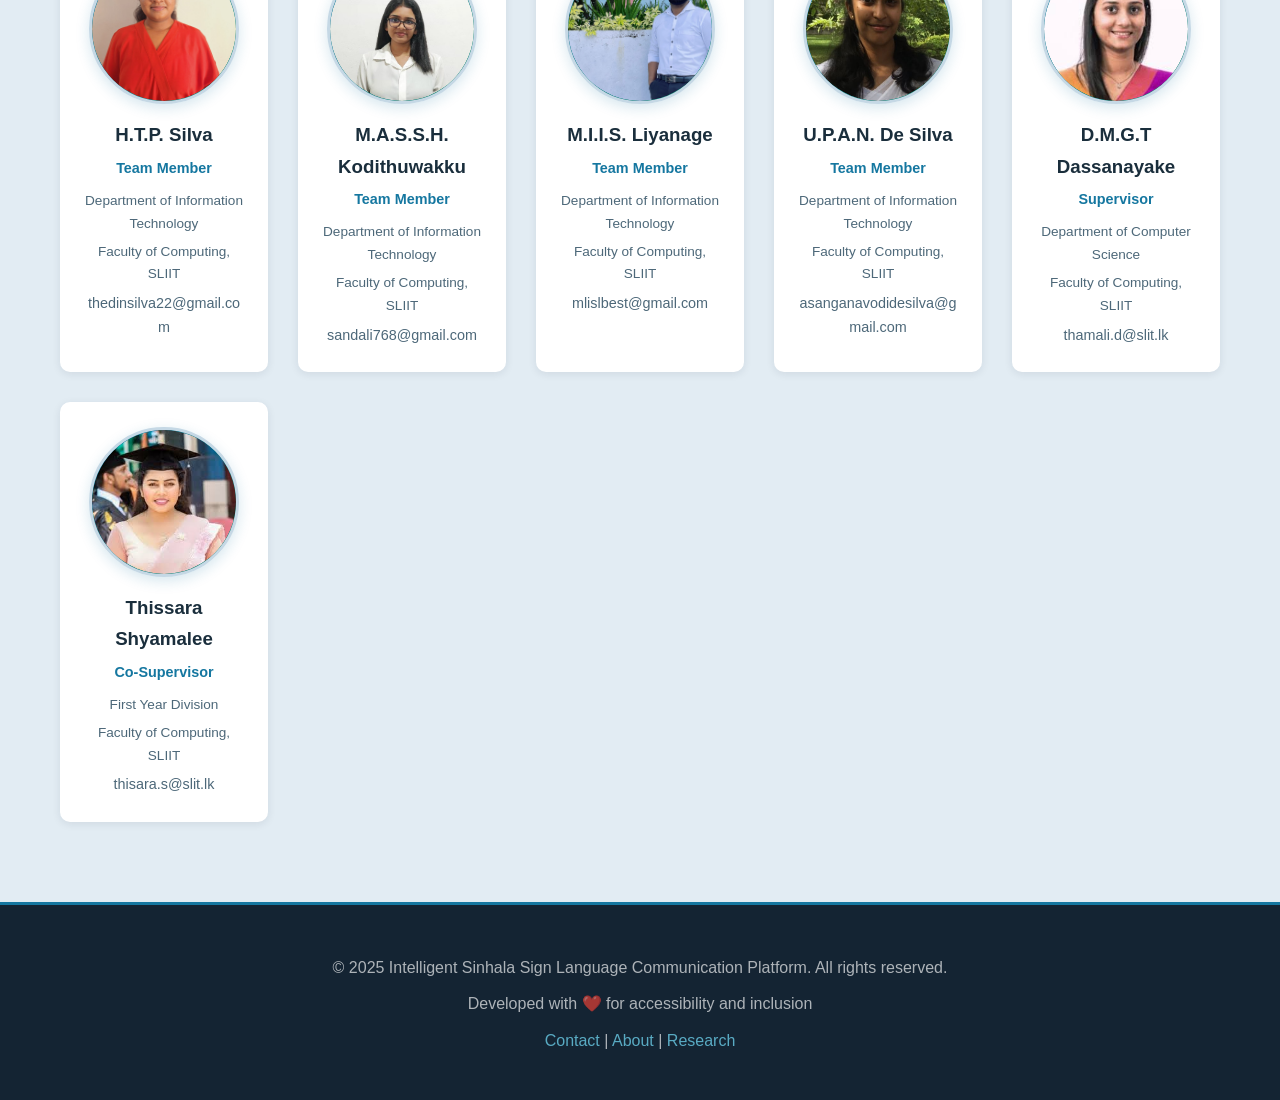
==== commit a1e5d97a: "Add profile images" ====
--- a/about.html
+++ b/about.html
@@ -59,6 +59,9 @@
             <div class="team-grid">
                 <!-- Team Member 1 -->
                 <div class="team-member">
+                    <div class="team-member-avatar">
+                        <img src="images/Silva.jpeg" alt="H.T.P. Silva">
+                    </div>
                     <h3>H.T.P. Silva</h3>
                     <p class="role">Team Member</p>
                     <p class="department">Department of Information Technology</p>
@@ -68,6 +71,9 @@
 
                 <!-- Team Member 2 -->
                 <div class="team-member">
+                    <div class="team-member-avatar">
+                        <img src="images/Kodithuwakku.jpeg" alt="M.A.S.S.H. Kodithuwakku">
+                    </div>
                     <h3>M.A.S.S.H. Kodithuwakku</h3>
                     <p class="role">Team Member</p>
                     <p class="department">Department of Information Technology</p>
@@ -77,6 +83,9 @@
 
                 <!-- Team Member 3 -->
                 <div class="team-member">
+                    <div class="team-member-avatar">
+                        <img src="images/Liyanage.jpeg" alt="M.I.I.S. Liyanage">
+                    </div>
                     <h3>M.I.I.S. Liyanage</h3>
                     <p class="role">Team Member</p>
                     <p class="department">Department of Information Technology</p>
@@ -86,6 +95,9 @@
 
                 <!-- Team Member 4 -->
                 <div class="team-member">
+                    <div class="team-member-avatar">
+                        <img src="images/DeSilva.jpeg" alt="U.P.A.N. De Silva">
+                    </div>
                     <h3>U.P.A.N. De Silva</h3>
                     <p class="role">Team Member</p>
                     <p class="department">Department of Information Technology</p>
@@ -95,6 +107,9 @@
 
                 <!-- Team Member 5 - Supervisor -->
                 <div class="team-member">
+                    <div class="team-member-avatar">
+                        <img src="images/Thamali.jpg" alt="D.M.G.T Dassanayake">
+                    </div>
                     <h3>D.M.G.T Dassanayake</h3>
                     <p class="role">Supervisor</p>
                     <p class="department">Department of Computer Science</p>
@@ -104,6 +119,9 @@
 
                 <!-- Team Member 6 - Co-Supervisor -->
                 <div class="team-member">
+                    <div class="team-member-avatar">
+                        <img src="images/Thisara.jpg" alt="Thissara Shyamalee">
+                    </div>
                     <h3>Thissara Shyamalee</h3>
                     <p class="role">Co-Supervisor</p>
                     <p class="department">First Year Division</p>
--- a/css/styles.css
+++ b/css/styles.css
@@ -525,8 +525,8 @@
 }
 
 .team-member-avatar {
-    width: 120px;
-    height: 120px;
+    width: 150px;
+    height: 150px;
     background: linear-gradient(135deg, var(--primary-color), var(--secondary-color));
     border-radius: 50%;
     margin: 0 auto 15px;
@@ -536,6 +536,8 @@
     font-size: 3rem;
     color: white;
     overflow: hidden;
+    border: 3px solid var(--border-color);
+    box-shadow: 0 4px 14px rgba(21, 119, 160, 0.18);
 }
 
 .team-member-avatar img {
